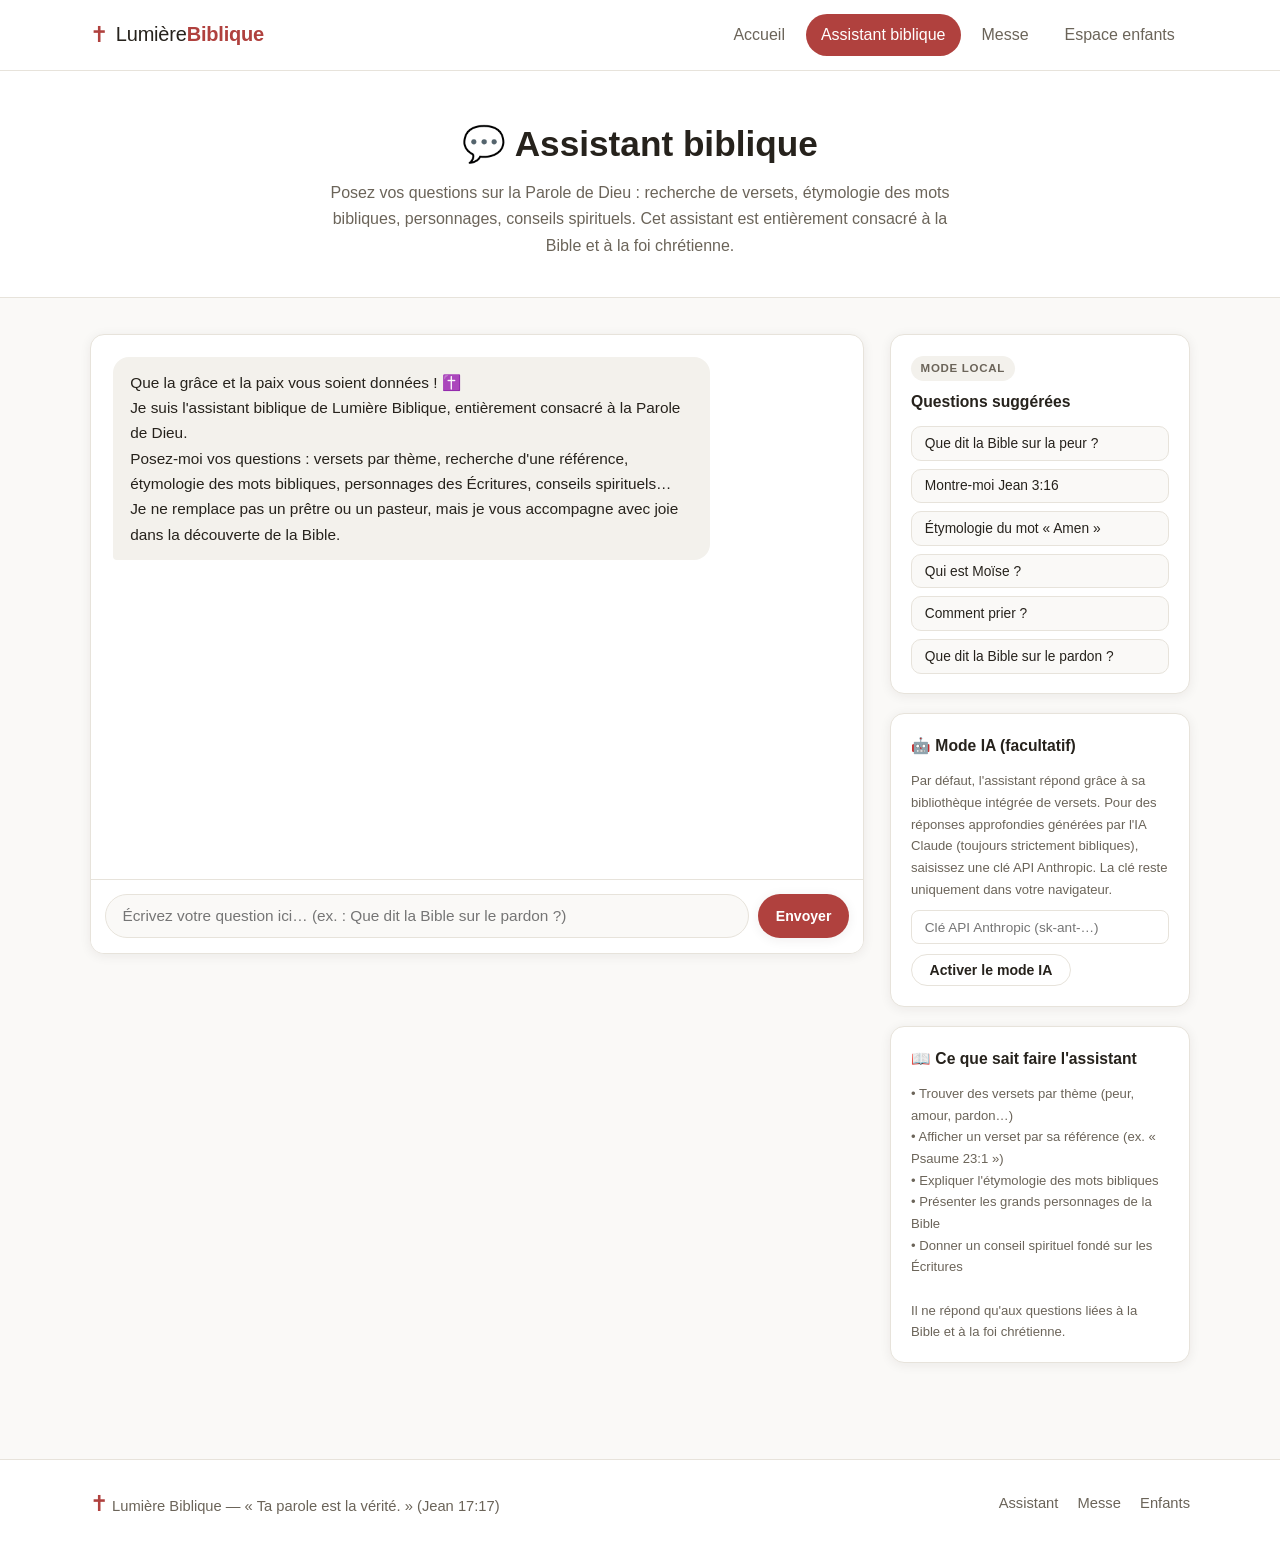
==== chatbot.html @ 9b70d874 "Site Lumière Biblique : assistant biblique, messe du dimanche, espace enfants et quiz - Accueil avec" ====
<!DOCTYPE html>
<html lang="fr">
<head>
  <meta charset="UTF-8">
  <meta name="viewport" content="width=device-width, initial-scale=1.0">
  <title>Assistant biblique — Lumière Biblique</title>
  <meta name="description" content="Posez toutes vos questions sur la Bible : versets, étymologie, personnages, conseils spirituels. Un assistant entièrement biblique.">
  <link rel="stylesheet" href="css/style.css">
  <link rel="icon" href="data:image/svg+xml,<svg xmlns='http://www.w3.org/2000/svg' viewBox='0 0 100 100'><text y='.9em' font-size='90'>✝️</text></svg>">
</head>
<body>

  <header class="site-header">
    <div class="container header-inner">
      <a href="index.html" class="logo">
        <span class="logo-mark">✝</span>
        <span class="logo-text">Lumière<strong>Biblique</strong></span>
      </a>
      <nav class="main-nav" id="mainNav">
        <a href="index.html" class="nav-link">Accueil</a>
        <a href="chatbot.html" class="nav-link active">Assistant biblique</a>
        <a href="messe.html" class="nav-link">Messe</a>
        <a href="enfants.html" class="nav-link">Espace enfants</a>
      </nav>
      <button class="nav-toggle" id="navToggle" aria-label="Menu">☰</button>
    </div>
  </header>

  <section class="page-head">
    <div class="container">
      <h1>💬 Assistant biblique</h1>
      <p>Posez vos questions sur la Parole de Dieu : recherche de versets, étymologie des mots bibliques, personnages, conseils spirituels. Cet assistant est entièrement consacré à la Bible et à la foi chrétienne.</p>
    </div>
  </section>

  <main class="container chat-layout">
    <div class="chat-box">
      <div class="chat-messages" id="chatMessages"></div>
      <form class="chat-input-row" id="chatForm">
        <input type="text" id="chatInput" placeholder="Écrivez votre question ici… (ex. : Que dit la Bible sur le pardon ?)" autocomplete="off" required>
        <button type="submit" class="btn btn-primary btn-small">Envoyer</button>
      </form>
    </div>

    <aside class="chat-side">
      <div class="side-card">
        <span class="mode-badge" id="modeBadge">Mode local</span>
        <h3>Questions suggérées</h3>
        <div class="suggestions">
          <button class="suggestion-btn" data-q="Que dit la Bible sur la peur ?">Que dit la Bible sur la peur ?</button>
          <button class="suggestion-btn" data-q="Montre-moi Jean 3:16">Montre-moi Jean 3:16</button>
          <button class="suggestion-btn" data-q="Quelle est l'étymologie du mot Amen ?">Étymologie du mot « Amen »</button>
          <button class="suggestion-btn" data-q="Qui est Moïse ?">Qui est Moïse ?</button>
          <button class="suggestion-btn" data-q="Comment prier ?">Comment prier ?</button>
          <button class="suggestion-btn" data-q="Que dit la Bible sur le pardon ?">Que dit la Bible sur le pardon ?</button>
        </div>
      </div>

      <div class="side-card">
        <h3>🤖 Mode IA (facultatif)</h3>
        <p class="side-note" style="margin-bottom:0.6rem;">
          Par défaut, l'assistant répond grâce à sa bibliothèque intégrée de versets. Pour des réponses
          approfondies générées par l'IA Claude (toujours strictement bibliques), saisissez une clé API Anthropic.
          La clé reste uniquement dans votre navigateur.
        </p>
        <input type="password" class="api-field" id="apiKeyInput" placeholder="Clé API Anthropic (sk-ant-…)">
        <button class="btn btn-secondary btn-small" id="apiKeySave">Activer le mode IA</button>
        <button class="btn btn-secondary btn-small" id="apiKeyClear" style="display:none;">Désactiver</button>
      </div>

      <div class="side-card">
        <h3>📖 Ce que sait faire l'assistant</h3>
        <p class="side-note">
          • Trouver des versets par thème (peur, amour, pardon…)<br>
          • Afficher un verset par sa référence (ex. « Psaume 23:1 »)<br>
          • Expliquer l'étymologie des mots bibliques<br>
          • Présenter les grands personnages de la Bible<br>
          • Donner un conseil spirituel fondé sur les Écritures<br><br>
          Il ne répond qu'aux questions liées à la Bible et à la foi chrétienne.
        </p>
      </div>
    </aside>
  </main>

  <footer class="site-footer">
    <div class="container footer-inner">
      <p><span class="logo-mark">✝</span> Lumière Biblique — « Ta parole est la vérité. » (Jean 17:17)</p>
      <nav class="footer-nav">
        <a href="chatbot.html">Assistant</a>
        <a href="messe.html">Messe</a>
        <a href="enfants.html">Enfants</a>
      </nav>
    </div>
  </footer>

  <script src="js/bible-data.js"></script>
  <script src="js/common.js"></script>
  <script src="js/chatbot.js"></script>
</body>
</html>
---- css/style.css ----
/* ==========================================================
   Lumière Biblique — feuille de style principale
   Interface blanche épurée, inspirée de bible.com
   ========================================================== */

:root {
  --blanc: #ffffff;
  --fond: #faf9f7;          /* blanc légèrement tiré */
  --fond-alt: #f3f1ec;
  --encre: #26221c;
  --encre-douce: #6b6459;
  --accent: #b0413e;        /* rouge bordeaux chaleureux */
  --accent-fonce: #8f312f;
  --or: #c9a227;
  --bordure: #e7e3db;
  --ombre: 0 2px 12px rgba(38, 34, 28, 0.07);
  --rayon: 14px;
  --police: -apple-system, BlinkMacSystemFont, "Segoe UI", Roboto, "Helvetica Neue", Arial, sans-serif;
  --police-serif: Georgia, "Times New Roman", serif;
}

* { margin: 0; padding: 0; box-sizing: border-box; }

html { scroll-behavior: smooth; }

body {
  font-family: var(--police);
  background: var(--fond);
  color: var(--encre);
  line-height: 1.65;
  -webkit-font-smoothing: antialiased;
}

img { max-width: 100%; }
a { color: inherit; text-decoration: none; }

.container {
  width: min(1100px, 92%);
  margin: 0 auto;
}

/* ---------- En-tête ---------- */

.site-header {
  background: var(--blanc);
  border-bottom: 1px solid var(--bordure);
  position: sticky;
  top: 0;
  z-index: 50;
}

.header-inner {
  display: flex;
  align-items: center;
  justify-content: space-between;
  gap: 1rem;
  padding: 0.85rem 0;
}

.logo {
  display: flex;
  align-items: center;
  gap: 0.5rem;
  font-size: 1.25rem;
  letter-spacing: -0.01em;
}

.logo-mark {
  color: var(--accent);
  font-size: 1.35rem;
}

.logo-text strong { color: var(--accent); font-weight: 700; }

.main-nav {
  display: flex;
  gap: 0.35rem;
}

.nav-link {
  padding: 0.5rem 0.95rem;
  border-radius: 999px;
  font-weight: 500;
  color: var(--encre-douce);
  transition: background 0.2s, color 0.2s;
}

.nav-link:hover { background: var(--fond-alt); color: var(--encre); }
.nav-link.active { background: var(--accent); color: #fff; }

.nav-toggle {
  display: none;
  background: none;
  border: 1px solid var(--bordure);
  border-radius: 8px;
  font-size: 1.3rem;
  padding: 0.25rem 0.6rem;
  cursor: pointer;
  color: var(--encre);
}

/* ---------- Héro ---------- */

.hero {
  background: linear-gradient(180deg, var(--blanc) 0%, var(--fond) 100%);
  border-bottom: 1px solid var(--bordure);
  text-align: center;
  padding: 4.5rem 0 4rem;
}

.hero-kicker {
  text-transform: uppercase;
  letter-spacing: 0.18em;
  font-size: 0.78rem;
  font-weight: 700;
  color: var(--accent);
  margin-bottom: 1.2rem;
}

.hero-verse {
  font-family: var(--police-serif);
  font-size: clamp(1.4rem, 3.2vw, 2.3rem);
  font-weight: 400;
  max-width: 820px;
  margin: 0 auto 0.9rem;
  line-height: 1.45;
}

.hero-ref {
  color: var(--encre-douce);
  font-weight: 600;
  margin-bottom: 2.2rem;
}

.hero-actions {
  display: flex;
  gap: 0.8rem;
  justify-content: center;
  flex-wrap: wrap;
}

/* ---------- Boutons ---------- */

.btn {
  display: inline-block;
  padding: 0.75rem 1.6rem;
  border-radius: 999px;
  font-weight: 600;
  font-size: 0.98rem;
  border: none;
  cursor: pointer;
  transition: transform 0.15s, box-shadow 0.15s, background 0.2s;
  font-family: var(--police);
}

.btn:hover { transform: translateY(-1px); }

.btn-primary { background: var(--accent); color: #fff; box-shadow: var(--ombre); }
.btn-primary:hover { background: var(--accent-fonce); }

.btn-secondary {
  background: var(--blanc);
  color: var(--encre);
  border: 1px solid var(--bordure);
}
.btn-secondary:hover { background: var(--fond-alt); }

.btn-small { padding: 0.45rem 1.1rem; font-size: 0.88rem; }

/* ---------- Sections ---------- */

.section { padding: 4rem 0; }
.section-alt { background: var(--blanc); border-top: 1px solid var(--bordure); border-bottom: 1px solid var(--bordure); }

.section-title {
  text-align: center;
  font-size: clamp(1.5rem, 2.8vw, 2rem);
  margin-bottom: 0.5rem;
  letter-spacing: -0.01em;
}

.section-subtitle {
  text-align: center;
  color: var(--encre-douce);
  max-width: 620px;
  margin: 0 auto 2.6rem;
}

/* ---------- Cartes ---------- */

.cards-grid {
  display: grid;
  grid-template-columns: repeat(auto-fit, minmax(280px, 1fr));
  gap: 1.4rem;
  margin-top: 2.4rem;
}

.card {
  background: var(--blanc);
  border: 1px solid var(--bordure);
  border-radius: var(--rayon);
  padding: 1.8rem 1.6rem;
  box-shadow: var(--ombre);
  transition: transform 0.18s, box-shadow 0.18s;
  display: flex;
  flex-direction: column;
  gap: 0.7rem;
}

.card:hover {
  transform: translateY(-4px);
  box-shadow: 0 8px 24px rgba(38, 34, 28, 0.12);
}

.card-icon { font-size: 2.1rem; }
.card h3 { font-size: 1.15rem; }
.card p { color: var(--encre-douce); font-size: 0.95rem; flex: 1; }
.card-link { color: var(--accent); font-weight: 600; font-size: 0.93rem; }

/* ---------- Bandeau citation ---------- */

.banner {
  background: var(--accent);
  color: #fff;
  text-align: center;
  padding: 3rem 0;
}

.banner-verse {
  font-family: var(--police-serif);
  font-size: clamp(1.2rem, 2.6vw, 1.7rem);
  margin-bottom: 0.4rem;
}

.banner-ref { opacity: 0.85; font-weight: 600; }

/* ---------- Étapes ---------- */

.steps-grid {
  display: grid;
  grid-template-columns: repeat(auto-fit, minmax(240px, 1fr));
  gap: 1.6rem;
  margin-top: 2.2rem;
}

.step { text-align: center; padding: 0 0.5rem; }

.step-num {
  width: 46px;
  height: 46px;
  margin: 0 auto 0.9rem;
  border-radius: 50%;
  background: var(--fond-alt);
  color: var(--accent);
  font-weight: 700;
  font-size: 1.15rem;
  display: flex;
  align-items: center;
  justify-content: center;
}

.step h3 { font-size: 1.02rem; margin-bottom: 0.4rem; }
.step p { color: var(--encre-douce); font-size: 0.92rem; }

/* ---------- Pied de page ---------- */

.site-footer {
  background: var(--blanc);
  border-top: 1px solid var(--bordure);
  padding: 1.6rem 0;
  margin-top: 3rem;
}

.footer-inner {
  display: flex;
  align-items: center;
  justify-content: space-between;
  gap: 1rem;
  flex-wrap: wrap;
  color: var(--encre-douce);
  font-size: 0.92rem;
}

.footer-nav { display: flex; gap: 1.2rem; }
.footer-nav a:hover { color: var(--accent); }

/* ---------- En-tête de page interne ---------- */

.page-head {
  background: var(--blanc);
  border-bottom: 1px solid var(--bordure);
  text-align: center;
  padding: 2.8rem 0 2.4rem;
}

.page-head h1 { font-size: clamp(1.6rem, 3vw, 2.2rem); margin-bottom: 0.4rem; }
.page-head p { color: var(--encre-douce); max-width: 640px; margin: 0 auto; }

/* ==========================================================
   Chatbot
   ========================================================== */

.chat-layout {
  display: grid;
  grid-template-columns: 1fr 300px;
  gap: 1.6rem;
  padding: 2.2rem 0 3rem;
  align-items: start;
}

.chat-box {
  background: var(--blanc);
  border: 1px solid var(--bordure);
  border-radius: var(--rayon);
  box-shadow: var(--ombre);
  display: flex;
  flex-direction: column;
  height: 620px;
  overflow: hidden;
}

.chat-messages {
  flex: 1;
  overflow-y: auto;
  padding: 1.4rem;
  display: flex;
  flex-direction: column;
  gap: 0.9rem;
}

.msg {
  max-width: 82%;
  padding: 0.8rem 1.05rem;
  border-radius: 16px;
  font-size: 0.96rem;
  white-space: pre-wrap;
  word-wrap: break-word;
}

.msg-bot {
  background: var(--fond-alt);
  border-bottom-left-radius: 4px;
  align-self: flex-start;
}

.msg-user {
  background: var(--accent);
  color: #fff;
  border-bottom-right-radius: 4px;
  align-self: flex-end;
}

.msg-bot .verse-quote {
  display: block;
  font-family: var(--police-serif);
  font-style: italic;
  border-left: 3px solid var(--or);
  padding-left: 0.7rem;
  margin: 0.5rem 0;
}

.msg-typing { color: var(--encre-douce); font-style: italic; }

.chat-input-row {
  display: flex;
  gap: 0.6rem;
  padding: 0.9rem;
  border-top: 1px solid var(--bordure);
  background: var(--blanc);
}

.chat-input-row input {
  flex: 1;
  padding: 0.75rem 1rem;
  border: 1px solid var(--bordure);
  border-radius: 999px;
  font-size: 0.96rem;
  font-family: var(--police);
  outline: none;
  background: var(--fond);
}

.chat-input-row input:focus { border-color: var(--accent); background: var(--blanc); }

.chat-side {
  display: flex;
  flex-direction: column;
  gap: 1.2rem;
}

.side-card {
  background: var(--blanc);
  border: 1px solid var(--bordure);
  border-radius: var(--rayon);
  padding: 1.2rem 1.25rem;
  box-shadow: var(--ombre);
}

.side-card h3 { font-size: 0.98rem; margin-bottom: 0.7rem; }

.suggestions { display: flex; flex-direction: column; gap: 0.5rem; }

.suggestion-btn {
  text-align: left;
  background: var(--fond);
  border: 1px solid var(--bordure);
  border-radius: 10px;
  padding: 0.55rem 0.8rem;
  font-size: 0.86rem;
  cursor: pointer;
  font-family: var(--police);
  color: var(--encre);
  transition: background 0.15s, border-color 0.15s;
}

.suggestion-btn:hover { background: var(--fond-alt); border-color: var(--accent); }

.side-note { font-size: 0.82rem; color: var(--encre-douce); }
.side-note a { color: var(--accent); font-weight: 600; }

.api-field {
  width: 100%;
  padding: 0.55rem 0.8rem;
  border: 1px solid var(--bordure);
  border-radius: 8px;
  font-size: 0.85rem;
  margin-bottom: 0.6rem;
  font-family: var(--police);
}

.mode-badge {
  display: inline-block;
  font-size: 0.72rem;
  font-weight: 700;
  text-transform: uppercase;
  letter-spacing: 0.06em;
  padding: 0.2rem 0.6rem;
  border-radius: 999px;
  background: var(--fond-alt);
  color: var(--encre-douce);
  margin-bottom: 0.5rem;
}

.mode-badge.ia { background: #e8f4ea; color: #2f7a3d; }

/* ==========================================================
   Messe
   ========================================================== */

.messe-wrap { padding: 2.2rem 0 3rem; }

.messe-controls {
  display: flex;
  align-items: center;
  justify-content: center;
  gap: 0.9rem;
  flex-wrap: wrap;
  margin-bottom: 2rem;
}

.messe-controls input[type="date"] {
  padding: 0.6rem 0.9rem;
  border: 1px solid var(--bordure);
  border-radius: 10px;
  font-family: var(--police);
  font-size: 0.95rem;
  background: var(--blanc);
}

.messe-date-title {
  text-align: center;
  font-size: 1.25rem;
  margin-bottom: 0.3rem;
}

.messe-liturgie {
  text-align: center;
  color: var(--accent);
  font-weight: 600;
  margin-bottom: 2rem;
}

.lectures { display: flex; flex-direction: column; gap: 1.4rem; max-width: 820px; margin: 0 auto; }

.lecture-card {
  background: var(--blanc);
  border: 1px solid var(--bordure);
  border-radius: var(--rayon);
  box-shadow: var(--ombre);
  overflow: hidden;
}

.lecture-head {
  display: flex;
  align-items: center;
  justify-content: space-between;
  gap: 1rem;
  padding: 1rem 1.4rem;
  background: var(--fond);
  border-bottom: 1px solid var(--bordure);
  cursor: pointer;
}

.lecture-head h3 { font-size: 1.02rem; }
.lecture-head .lecture-ref { color: var(--encre-douce); font-size: 0.88rem; font-weight: 600; }

.lecture-body {
  padding: 1.3rem 1.5rem;
  font-family: var(--police-serif);
  font-size: 1.02rem;
  line-height: 1.8;
}

.lecture-body p { margin-bottom: 0.8rem; }

.messe-status {
  text-align: center;
  color: var(--encre-douce);
  padding: 2rem 1rem;
}

.messe-status a { color: var(--accent); font-weight: 600; }

/* ==========================================================
   Espace enfants & quiz
   ========================================================== */

.enfants-hero {
  background: linear-gradient(135deg, #fdf6e3 0%, #fceee5 100%);
  border-bottom: 1px solid var(--bordure);
  text-align: center;
  padding: 3rem 0 2.6rem;
}

.enfants-hero h1 { font-size: clamp(1.6rem, 3vw, 2.2rem); margin-bottom: 0.4rem; }
.enfants-hero p { color: var(--encre-douce); max-width: 620px; margin: 0 auto; }

.histoires-grid {
  display: grid;
  grid-template-columns: repeat(auto-fit, minmax(260px, 1fr));
  gap: 1.3rem;
  margin-top: 2rem;
}

.histoire-card {
  background: var(--blanc);
  border: 1px solid var(--bordure);
  border-radius: var(--rayon);
  padding: 1.5rem;
  box-shadow: var(--ombre);
}

.histoire-card .card-icon { font-size: 1.9rem; margin-bottom: 0.5rem; }
.histoire-card h3 { font-size: 1.05rem; margin-bottom: 0.5rem; }
.histoire-card p { color: var(--encre-douce); font-size: 0.92rem; margin-bottom: 0.6rem; }
.histoire-card .verse-quote {
  font-family: var(--police-serif);
  font-style: italic;
  font-size: 0.88rem;
  border-left: 3px solid var(--or);
  padding-left: 0.7rem;
  display: block;
  color: var(--encre);
}

/* Quiz */

.quiz-zone { max-width: 720px; margin: 0 auto; }

.niveaux-grid {
  display: grid;
  grid-template-columns: repeat(auto-fit, minmax(200px, 1fr));
  gap: 1.2rem;
  margin-top: 2rem;
}

.niveau-card {
  background: var(--blanc);
  border: 2px solid var(--bordure);
  border-radius: var(--rayon);
  padding: 1.6rem 1.3rem;
  text-align: center;
  cursor: pointer;
  transition: transform 0.15s, border-color 0.15s, box-shadow 0.15s;
  font-family: var(--police);
}

.niveau-card:hover { transform: translateY(-3px); border-color: var(--accent); box-shadow: var(--ombre); }

.niveau-card .niveau-icon { font-size: 2rem; margin-bottom: 0.5rem; }
.niveau-card h3 { font-size: 1.1rem; margin-bottom: 0.3rem; }
.niveau-card p { color: var(--encre-douce); font-size: 0.88rem; }

.quiz-card {
  background: var(--blanc);
  border: 1px solid var(--bordure);
  border-radius: var(--rayon);
  box-shadow: var(--ombre);
  padding: 2rem;
  margin-top: 2rem;
}

.quiz-progress {
  display: flex;
  justify-content: space-between;
  align-items: center;
  font-size: 0.88rem;
  color: var(--encre-douce);
  font-weight: 600;
  margin-bottom: 1rem;
}

.quiz-bar {
  height: 8px;
  background: var(--fond-alt);
  border-radius: 999px;
  overflow: hidden;
  margin-bottom: 1.6rem;
}

.quiz-bar-fill {
  height: 100%;
  background: var(--accent);
  border-radius: 999px;
  transition: width 0.3s;
}

.quiz-question { font-size: 1.2rem; margin-bottom: 1.4rem; }

.quiz-answers { display: flex; flex-direction: column; gap: 0.7rem; }

.answer-btn {
  text-align: left;
  padding: 0.85rem 1.1rem;
  background: var(--fond);
  border: 2px solid var(--bordure);
  border-radius: 12px;
  font-size: 0.98rem;
  cursor: pointer;
  font-family: var(--police);
  color: var(--encre);
  transition: border-color 0.15s, background 0.15s;
}

.answer-btn:hover:not(:disabled) { border-color: var(--accent); background: var(--blanc); }
.answer-btn.correct { border-color: #2f7a3d; background: #e8f4ea; }
.answer-btn.wrong { border-color: #b0413e; background: #faeaea; }
.answer-btn:disabled { cursor: default; }

.quiz-feedback {
  margin-top: 1.2rem;
  padding: 0.9rem 1.1rem;
  border-radius: 12px;
  font-size: 0.93rem;
  display: none;
}

.quiz-feedback.show { display: block; }
.quiz-feedback.ok { background: #e8f4ea; color: #205c2b; }
.quiz-feedback.ko { background: #faeaea; color: #7c2b28; }

.quiz-next { margin-top: 1.3rem; text-align: right; }

.quiz-result { text-align: center; padding: 1rem 0; }
.quiz-result .result-emoji { font-size: 3.2rem; margin-bottom: 0.6rem; }
.quiz-result h3 { font-size: 1.4rem; margin-bottom: 0.5rem; }
.quiz-result p { color: var(--encre-douce); margin-bottom: 1.4rem; }
.quiz-result .verse-quote {
  font-family: var(--police-serif);
  font-style: italic;
  display: block;
  margin: 0 auto 1.4rem;
  max-width: 480px;
}

/* ---------- Responsive ---------- */

@media (max-width: 860px) {
  .chat-layout { grid-template-columns: 1fr; }
  .chat-box { height: 540px; }
}

@media (max-width: 720px) {
  .nav-toggle { display: block; }
  .main-nav {
    display: none;
    position: absolute;
    top: 100%;
    left: 0;
    right: 0;
    background: var(--blanc);
    border-bottom: 1px solid var(--bordure);
    flex-direction: column;
    padding: 0.8rem 4%;
    gap: 0.3rem;
  }
  .main-nav.open { display: flex; }
  .header-inner { position: relative; }
  .hero { padding: 3rem 0 2.6rem; }
}
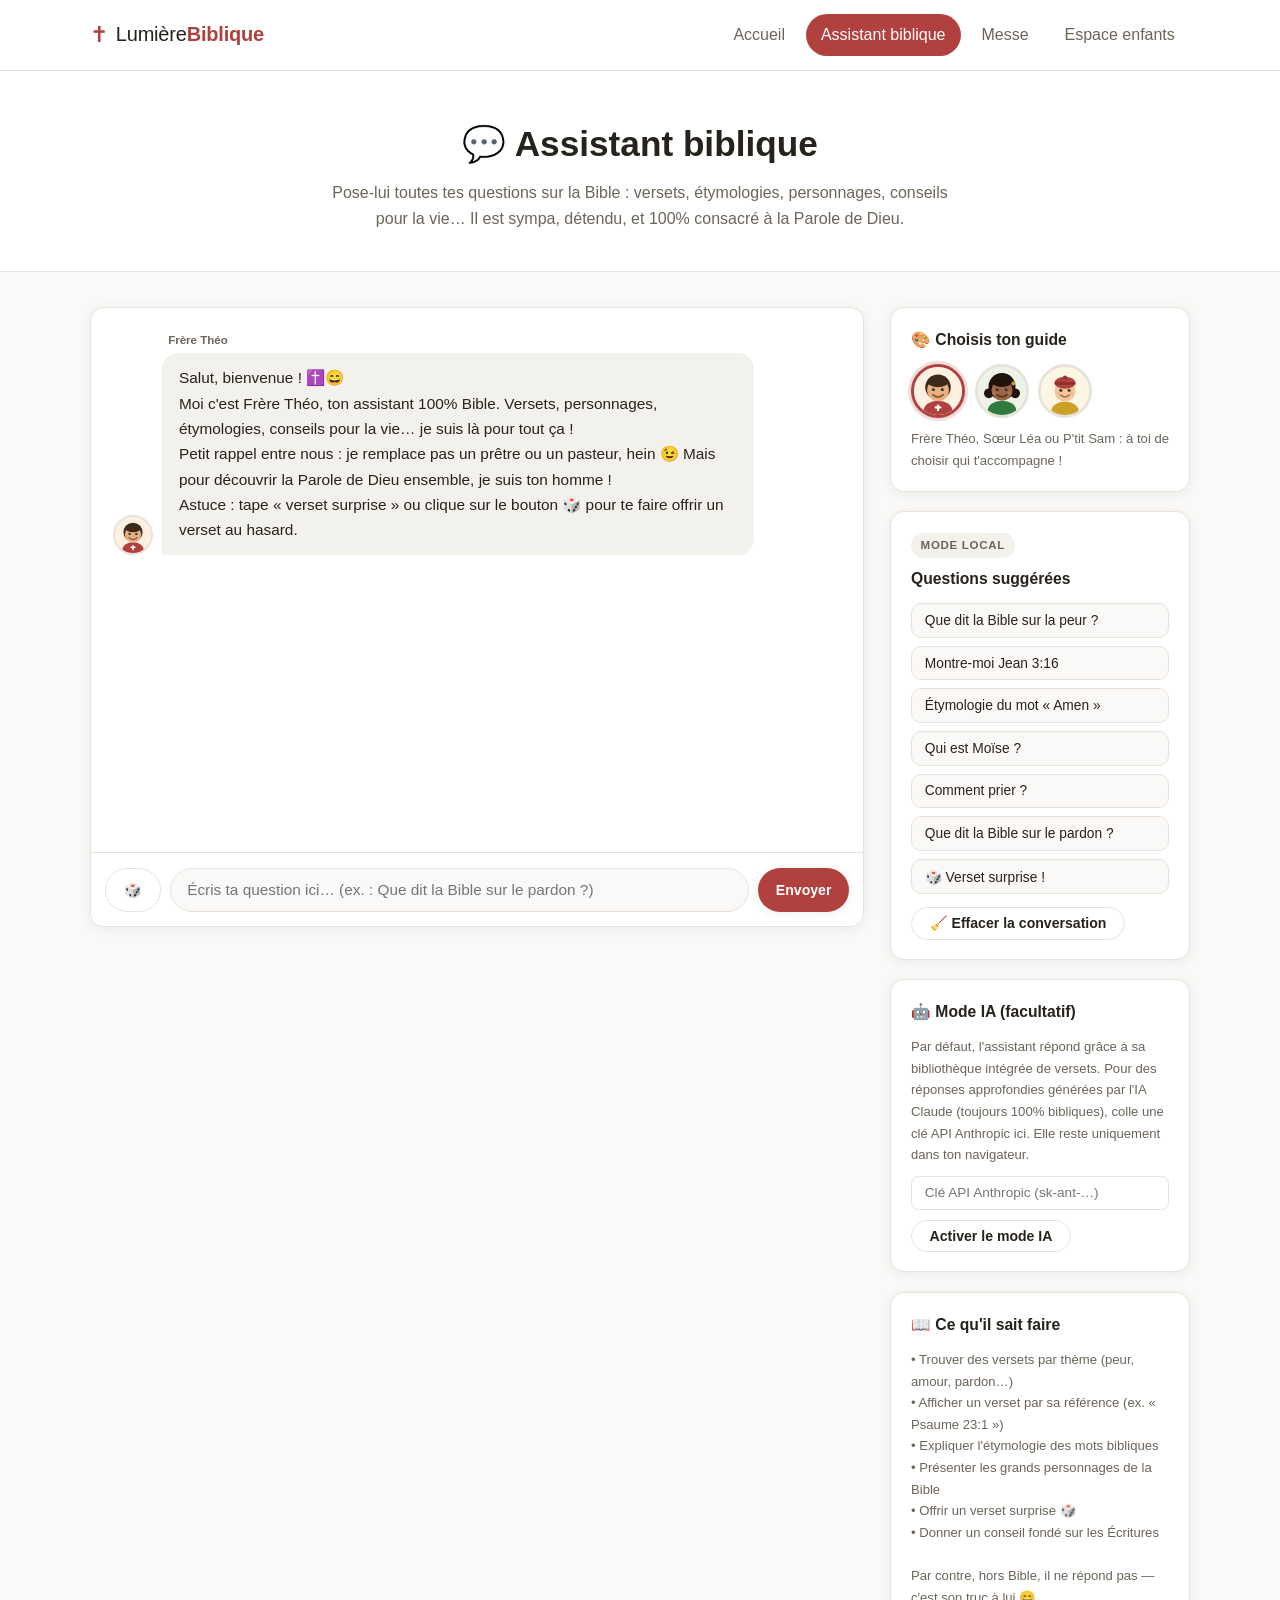
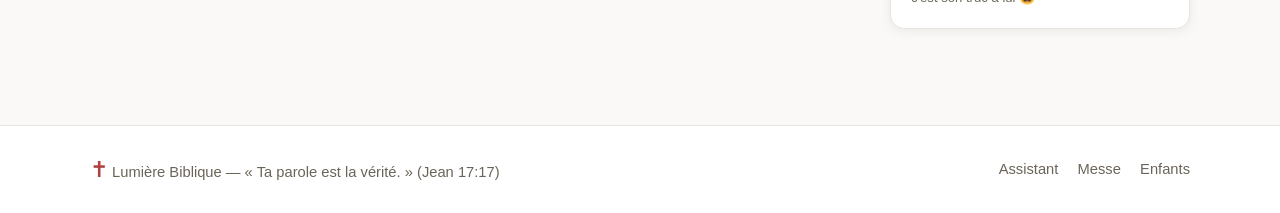
==== commit 4cb7ad4e: "Assistant plus chaleureux, avatars cartoon et nouvelles fonctionnalités - Ton décontracté et amical " ====
--- a/chatbot.html
+++ b/chatbot.html
@@ -29,7 +29,7 @@
   <section class="page-head">
     <div class="container">
       <h1>💬 Assistant biblique</h1>
-      <p>Posez vos questions sur la Parole de Dieu : recherche de versets, étymologie des mots bibliques, personnages, conseils spirituels. Cet assistant est entièrement consacré à la Bible et à la foi chrétienne.</p>
+      <p>Pose-lui toutes tes questions sur la Bible : versets, étymologies, personnages, conseils pour la vie… Il est sympa, détendu, et 100% consacré à la Parole de Dieu.</p>
     </div>
   </section>
 
@@ -37,12 +37,23 @@
     <div class="chat-box">
       <div class="chat-messages" id="chatMessages"></div>
       <form class="chat-input-row" id="chatForm">
-        <input type="text" id="chatInput" placeholder="Écrivez votre question ici… (ex. : Que dit la Bible sur le pardon ?)" autocomplete="off" required>
+        <button type="button" class="btn btn-secondary btn-small" id="btnSurprise" title="Verset surprise">🎲</button>
+        <input type="text" id="chatInput" placeholder="Écris ta question ici… (ex. : Que dit la Bible sur le pardon ?)" autocomplete="off" required>
         <button type="submit" class="btn btn-primary btn-small">Envoyer</button>
       </form>
     </div>
 
     <aside class="chat-side">
+      <div class="side-card">
+        <h3>🎨 Choisis ton guide</h3>
+        <div class="avatar-choices">
+          <button class="avatar-choice" data-avatar="homme" title="Frère Théo"></button>
+          <button class="avatar-choice" data-avatar="femme" title="Sœur Léa"></button>
+          <button class="avatar-choice" data-avatar="enfant" title="P'tit Sam"></button>
+        </div>
+        <p class="side-note">Frère Théo, Sœur Léa ou P'tit Sam : à toi de choisir qui t'accompagne !</p>
+      </div>
+
       <div class="side-card">
         <span class="mode-badge" id="modeBadge">Mode local</span>
         <h3>Questions suggérées</h3>
@@ -53,15 +64,17 @@
           <button class="suggestion-btn" data-q="Qui est Moïse ?">Qui est Moïse ?</button>
           <button class="suggestion-btn" data-q="Comment prier ?">Comment prier ?</button>
           <button class="suggestion-btn" data-q="Que dit la Bible sur le pardon ?">Que dit la Bible sur le pardon ?</button>
+          <button class="suggestion-btn" data-q="Verset surprise !">🎲 Verset surprise !</button>
         </div>
+        <button class="btn btn-secondary btn-small" id="btnEffacer" style="margin-top:0.8rem;">🧹 Effacer la conversation</button>
       </div>
 
       <div class="side-card">
         <h3>🤖 Mode IA (facultatif)</h3>
         <p class="side-note" style="margin-bottom:0.6rem;">
           Par défaut, l'assistant répond grâce à sa bibliothèque intégrée de versets. Pour des réponses
-          approfondies générées par l'IA Claude (toujours strictement bibliques), saisissez une clé API Anthropic.
-          La clé reste uniquement dans votre navigateur.
+          approfondies générées par l'IA Claude (toujours 100% bibliques), colle une clé API Anthropic ici.
+          Elle reste uniquement dans ton navigateur.
         </p>
         <input type="password" class="api-field" id="apiKeyInput" placeholder="Clé API Anthropic (sk-ant-…)">
         <button class="btn btn-secondary btn-small" id="apiKeySave">Activer le mode IA</button>
@@ -69,14 +82,15 @@
       </div>
 
       <div class="side-card">
-        <h3>📖 Ce que sait faire l'assistant</h3>
+        <h3>📖 Ce qu'il sait faire</h3>
         <p class="side-note">
           • Trouver des versets par thème (peur, amour, pardon…)<br>
           • Afficher un verset par sa référence (ex. « Psaume 23:1 »)<br>
           • Expliquer l'étymologie des mots bibliques<br>
           • Présenter les grands personnages de la Bible<br>
-          • Donner un conseil spirituel fondé sur les Écritures<br><br>
-          Il ne répond qu'aux questions liées à la Bible et à la foi chrétienne.
+          • Offrir un verset surprise 🎲<br>
+          • Donner un conseil fondé sur les Écritures<br><br>
+          Par contre, hors Bible, il ne répond pas — c'est son truc à lui 😄
         </p>
       </div>
     </aside>
--- a/css/style.css
+++ b/css/style.css
@@ -361,6 +361,57 @@
 
 .msg-typing { color: var(--encre-douce); font-style: italic; }
 
+/* Avatar cartoon à côté des bulles du bot */
+.msg-row {
+  display: flex;
+  align-items: flex-end;
+  gap: 0.55rem;
+  align-self: flex-start;
+  max-width: 88%;
+}
+
+.msg-avatar {
+  flex: none;
+  width: 40px;
+  height: 40px;
+  border-radius: 50%;
+  overflow: hidden;
+  border: 2px solid var(--bordure);
+  background: var(--fond-alt);
+}
+
+.msg-avatar svg { display: block; width: 100%; height: 100%; }
+
+.msg-col { display: flex; flex-direction: column; min-width: 0; }
+
+.msg-nom {
+  font-size: 0.72rem;
+  font-weight: 700;
+  color: var(--encre-douce);
+  margin: 0 0 3px 6px;
+}
+
+.msg-row .msg { max-width: 100%; }
+
+/* Sélecteur d'avatar */
+.avatar-choices { display: flex; gap: 0.6rem; margin-bottom: 0.6rem; }
+
+.avatar-choice {
+  width: 54px;
+  height: 54px;
+  border-radius: 50%;
+  border: 3px solid var(--bordure);
+  background: var(--fond);
+  padding: 0;
+  cursor: pointer;
+  overflow: hidden;
+  transition: transform 0.15s, border-color 0.15s;
+}
+
+.avatar-choice svg { display: block; width: 100%; height: 100%; }
+.avatar-choice:hover { transform: scale(1.08); }
+.avatar-choice.selected { border-color: var(--accent); box-shadow: 0 0 0 3px rgba(176, 65, 62, 0.18); }
+
 .chat-input-row {
   display: flex;
   gap: 0.6rem;
@@ -672,6 +723,82 @@
   margin: 0 auto 1.4rem;
   max-width: 480px;
 }
+
+/* ---------- Prière du jour (accueil) ---------- */
+
+.priere-card {
+  max-width: 680px;
+  margin: 0 auto;
+  background: var(--blanc);
+  border: 1px solid var(--bordure);
+  border-radius: var(--rayon);
+  box-shadow: var(--ombre);
+  padding: 2rem 2.2rem;
+  text-align: center;
+}
+
+.priere-card h3 { font-size: 1.15rem; margin-bottom: 0.9rem; color: var(--accent); }
+.priere-card p.priere-texte { font-family: var(--police-serif); font-size: 1.05rem; line-height: 1.8; margin-bottom: 0.8rem; }
+.priere-card .priere-source { color: var(--encre-douce); font-size: 0.85rem; font-weight: 600; }
+
+/* ---------- Jeu memory (enfants) ---------- */
+
+.memory-zone { max-width: 560px; margin: 0 auto; text-align: center; }
+
+.memory-stats {
+  display: flex;
+  justify-content: center;
+  gap: 1.6rem;
+  font-weight: 600;
+  color: var(--encre-douce);
+  margin-bottom: 1.2rem;
+}
+
+.memory-grid {
+  display: grid;
+  grid-template-columns: repeat(4, 1fr);
+  gap: 0.7rem;
+}
+
+.memory-card {
+  aspect-ratio: 1;
+  border-radius: 12px;
+  border: 2px solid var(--bordure);
+  background: var(--accent);
+  font-size: 1.9rem;
+  cursor: pointer;
+  color: transparent;
+  transition: background 0.2s, transform 0.15s;
+  display: flex;
+  align-items: center;
+  justify-content: center;
+  font-family: var(--police);
+}
+
+.memory-card::before { content: "✝"; color: rgba(255,255,255,0.55); font-size: 1.3rem; position: absolute; }
+.memory-card { position: relative; }
+.memory-card:hover:not(:disabled) { transform: scale(1.04); }
+.memory-card.retournee, .memory-card.trouvee {
+  background: var(--blanc);
+  color: inherit;
+}
+.memory-card.retournee::before, .memory-card.trouvee::before { content: ""; }
+.memory-card.trouvee { border-color: #2f7a3d; background: #e8f4ea; cursor: default; }
+.memory-card:disabled { cursor: default; }
+
+.memory-bravo {
+  margin-top: 1.2rem;
+  padding: 1rem;
+  border-radius: 12px;
+  background: #e8f4ea;
+  color: #205c2b;
+  font-weight: 600;
+  display: none;
+}
+.memory-bravo.show { display: block; }
+
+/* Records du quiz */
+.niveau-record { display: block; margin-top: 0.4rem; font-size: 0.78rem; font-weight: 700; color: var(--or); }
 
 /* ---------- Responsive ---------- */
 
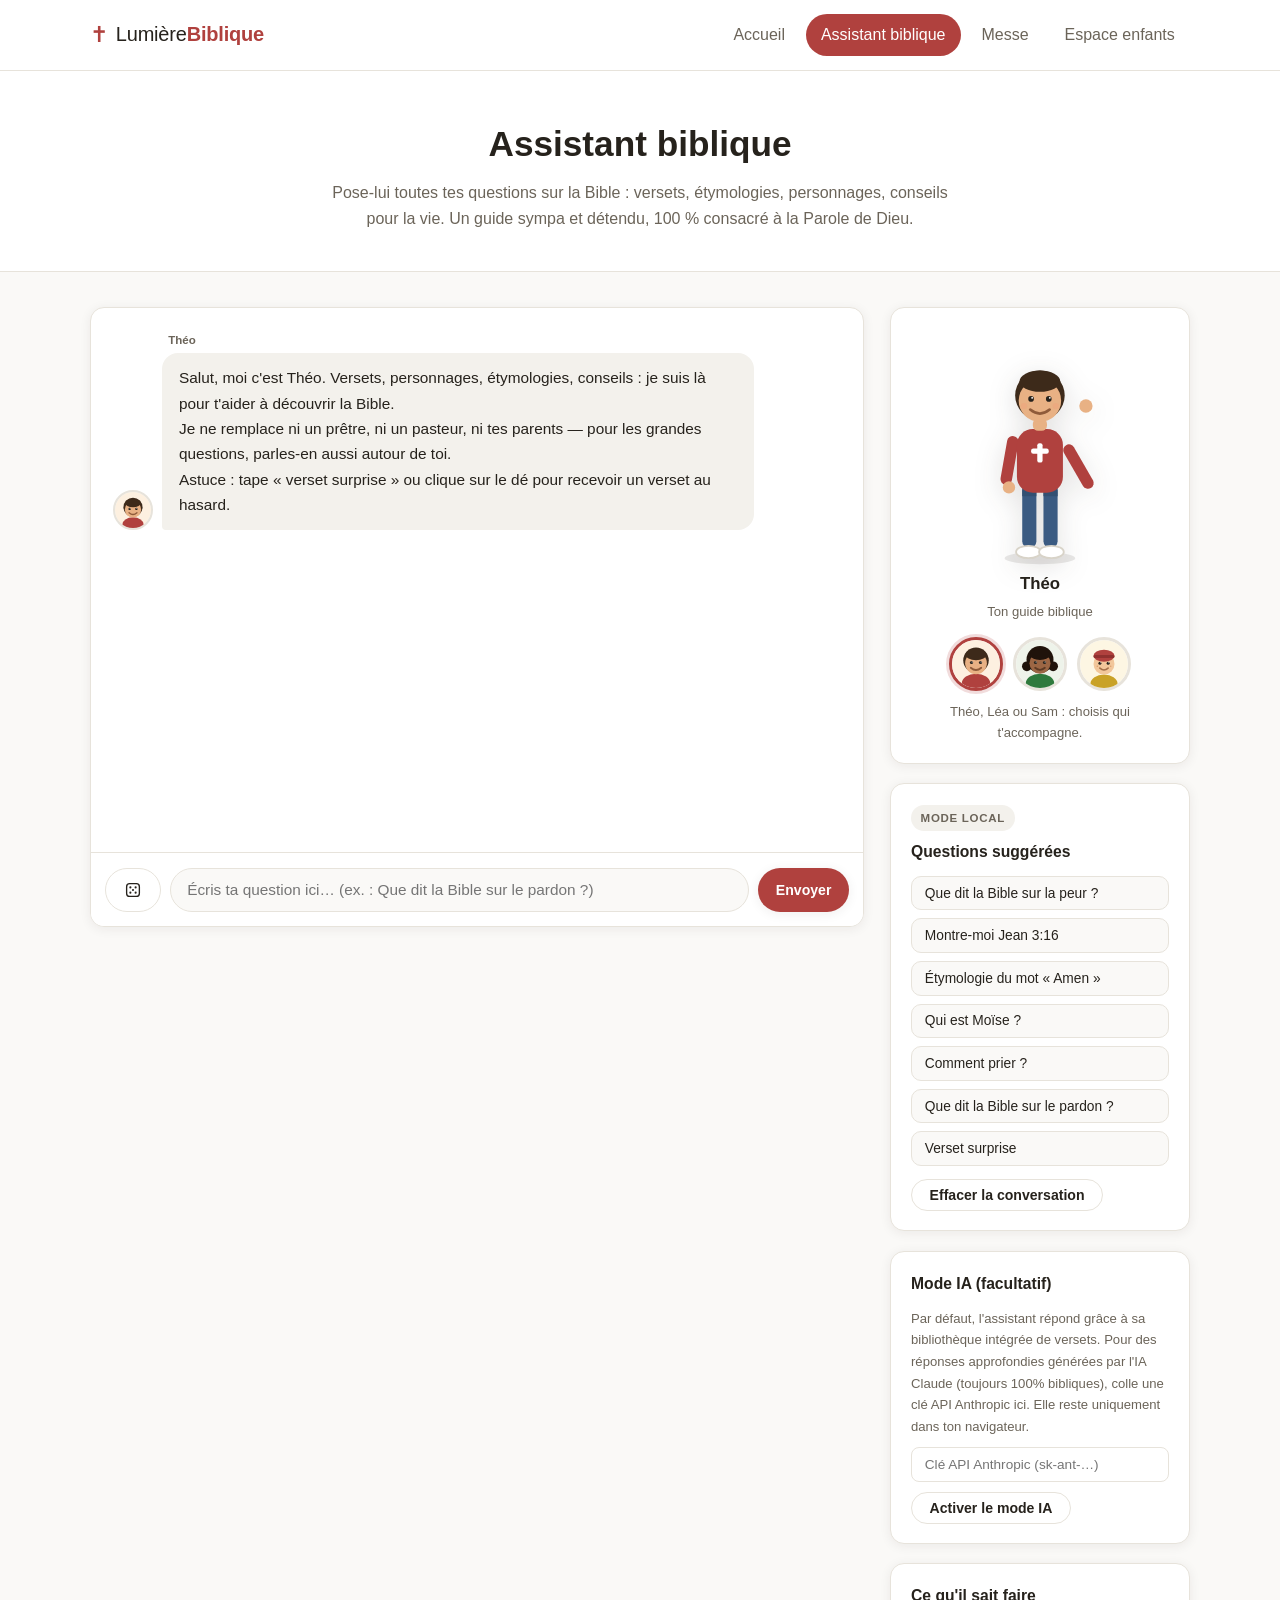
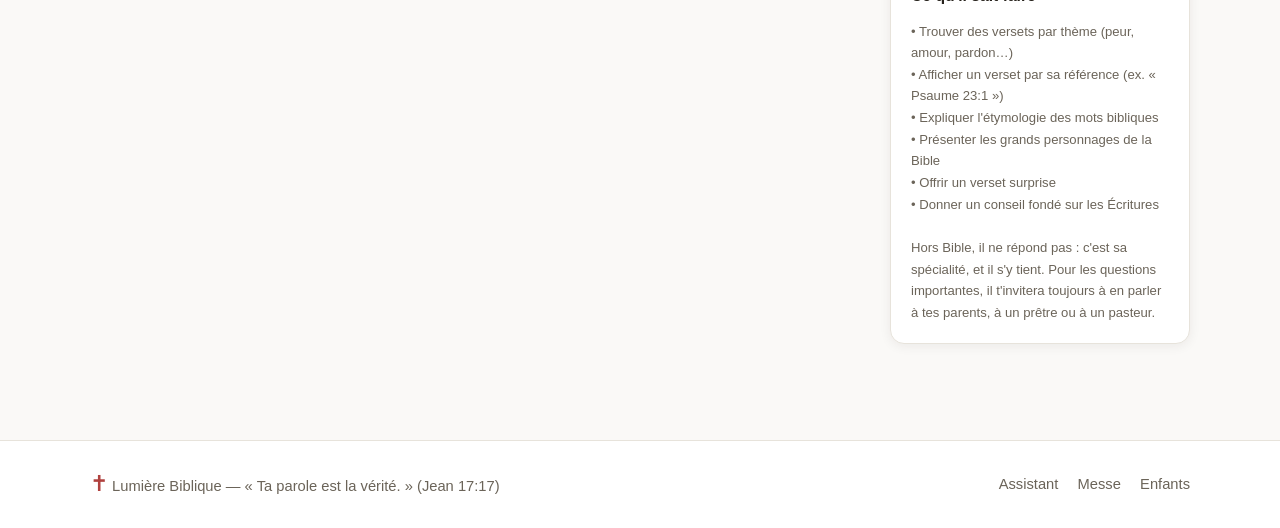
==== commit 0bddb7fc: "Interface plus professionnelle, guides en pied, lectures de messe intégrées - Guides dessinés en pie" ====
--- a/chatbot.html
+++ b/chatbot.html
@@ -28,8 +28,8 @@
 
   <section class="page-head">
     <div class="container">
-      <h1>💬 Assistant biblique</h1>
-      <p>Pose-lui toutes tes questions sur la Bible : versets, étymologies, personnages, conseils pour la vie… Il est sympa, détendu, et 100% consacré à la Parole de Dieu.</p>
+      <h1>Assistant biblique</h1>
+      <p>Pose-lui toutes tes questions sur la Bible : versets, étymologies, personnages, conseils pour la vie. Un guide sympa et détendu, 100 % consacré à la Parole de Dieu.</p>
     </div>
   </section>
 
@@ -37,7 +37,9 @@
     <div class="chat-box">
       <div class="chat-messages" id="chatMessages"></div>
       <form class="chat-input-row" id="chatForm">
-        <button type="button" class="btn btn-secondary btn-small" id="btnSurprise" title="Verset surprise">🎲</button>
+        <button type="button" class="btn btn-secondary btn-small" id="btnSurprise" title="Verset surprise" aria-label="Verset surprise">
+          <svg viewBox="0 0 24 24" width="18" height="18" fill="none" stroke="currentColor" stroke-width="1.8" stroke-linecap="round" stroke-linejoin="round" style="vertical-align:-3px;"><rect x="3.5" y="3.5" width="17" height="17" rx="4"/><circle cx="8.5" cy="8.5" r="1.4" fill="currentColor" stroke="none"/><circle cx="15.5" cy="8.5" r="1.4" fill="currentColor" stroke="none"/><circle cx="12" cy="12" r="1.4" fill="currentColor" stroke="none"/><circle cx="8.5" cy="15.5" r="1.4" fill="currentColor" stroke="none"/><circle cx="15.5" cy="15.5" r="1.4" fill="currentColor" stroke="none"/></svg>
+        </button>
         <input type="text" id="chatInput" placeholder="Écris ta question ici… (ex. : Que dit la Bible sur le pardon ?)" autocomplete="off" required>
         <button type="submit" class="btn btn-primary btn-small">Envoyer</button>
       </form>
@@ -45,13 +47,15 @@
 
     <aside class="chat-side">
       <div class="side-card">
-        <h3>🎨 Choisis ton guide</h3>
+        <div class="guide-figure" id="guideFigure"></div>
+        <p class="guide-nom" id="guideNom"></p>
+        <p class="guide-role" id="guideRole"></p>
         <div class="avatar-choices">
-          <button class="avatar-choice" data-avatar="homme" title="Frère Théo"></button>
-          <button class="avatar-choice" data-avatar="femme" title="Sœur Léa"></button>
-          <button class="avatar-choice" data-avatar="enfant" title="P'tit Sam"></button>
+          <button class="avatar-choice" data-avatar="homme" title="Théo"></button>
+          <button class="avatar-choice" data-avatar="femme" title="Léa"></button>
+          <button class="avatar-choice" data-avatar="enfant" title="Sam"></button>
         </div>
-        <p class="side-note">Frère Théo, Sœur Léa ou P'tit Sam : à toi de choisir qui t'accompagne !</p>
+        <p class="side-note" style="text-align:center;">Théo, Léa ou Sam : choisis qui t'accompagne.</p>
       </div>
 
       <div class="side-card">
@@ -64,13 +68,13 @@
           <button class="suggestion-btn" data-q="Qui est Moïse ?">Qui est Moïse ?</button>
           <button class="suggestion-btn" data-q="Comment prier ?">Comment prier ?</button>
           <button class="suggestion-btn" data-q="Que dit la Bible sur le pardon ?">Que dit la Bible sur le pardon ?</button>
-          <button class="suggestion-btn" data-q="Verset surprise !">🎲 Verset surprise !</button>
+          <button class="suggestion-btn" data-q="Verset surprise !">Verset surprise</button>
         </div>
-        <button class="btn btn-secondary btn-small" id="btnEffacer" style="margin-top:0.8rem;">🧹 Effacer la conversation</button>
+        <button class="btn btn-secondary btn-small" id="btnEffacer" style="margin-top:0.8rem;">Effacer la conversation</button>
       </div>
 
       <div class="side-card">
-        <h3>🤖 Mode IA (facultatif)</h3>
+        <h3>Mode IA (facultatif)</h3>
         <p class="side-note" style="margin-bottom:0.6rem;">
           Par défaut, l'assistant répond grâce à sa bibliothèque intégrée de versets. Pour des réponses
           approfondies générées par l'IA Claude (toujours 100% bibliques), colle une clé API Anthropic ici.
@@ -82,15 +86,17 @@
       </div>
 
       <div class="side-card">
-        <h3>📖 Ce qu'il sait faire</h3>
+        <h3>Ce qu'il sait faire</h3>
         <p class="side-note">
           • Trouver des versets par thème (peur, amour, pardon…)<br>
           • Afficher un verset par sa référence (ex. « Psaume 23:1 »)<br>
           • Expliquer l'étymologie des mots bibliques<br>
           • Présenter les grands personnages de la Bible<br>
-          • Offrir un verset surprise 🎲<br>
+          • Offrir un verset surprise<br>
           • Donner un conseil fondé sur les Écritures<br><br>
-          Par contre, hors Bible, il ne répond pas — c'est son truc à lui 😄
+          Hors Bible, il ne répond pas : c'est sa spécialité, et il s'y tient.
+          Pour les questions importantes, il t'invitera toujours à en parler à
+          tes parents, à un prêtre ou à un pasteur.
         </p>
       </div>
     </aside>
--- a/css/style.css
+++ b/css/style.css
@@ -213,6 +213,35 @@
 }
 
 .card-icon { font-size: 2.1rem; }
+
+/* Icônes SVG professionnelles */
+.icon-disc {
+  width: 52px;
+  height: 52px;
+  border-radius: 14px;
+  background: var(--fond-alt);
+  color: var(--accent);
+  display: flex;
+  align-items: center;
+  justify-content: center;
+}
+
+.icon-disc svg { width: 26px; height: 26px; stroke: currentColor; fill: none; stroke-width: 1.8; stroke-linecap: round; stroke-linejoin: round; }
+
+.card-static { cursor: default; }
+.card-static:hover { transform: none; box-shadow: var(--ombre); }
+
+.etape-num {
+  width: 38px;
+  height: 38px;
+  border-radius: 50%;
+  background: var(--fond-alt);
+  color: var(--accent);
+  font-weight: 700;
+  display: flex;
+  align-items: center;
+  justify-content: center;
+}
 .card h3 { font-size: 1.15rem; }
 .card p { color: var(--encre-douce); font-size: 0.95rem; flex: 1; }
 .card-link { color: var(--accent); font-weight: 600; font-size: 0.93rem; }
@@ -393,8 +422,35 @@
 
 .msg-row .msg { max-width: 100%; }
 
+/* Personnage grand format (style jeu vidéo, à la Akinator) */
+.guide-figure {
+  display: flex;
+  justify-content: center;
+  padding: 0.6rem 0 0.2rem;
+}
+
+.guide-figure svg {
+  height: 230px;
+  width: auto;
+  filter: drop-shadow(0 6px 14px rgba(38, 34, 28, 0.15));
+}
+
+.guide-nom {
+  text-align: center;
+  font-weight: 700;
+  font-size: 1.05rem;
+  margin-bottom: 0.2rem;
+}
+
+.guide-role {
+  text-align: center;
+  color: var(--encre-douce);
+  font-size: 0.82rem;
+  margin-bottom: 0.9rem;
+}
+
 /* Sélecteur d'avatar */
-.avatar-choices { display: flex; gap: 0.6rem; margin-bottom: 0.6rem; }
+.avatar-choices { display: flex; gap: 0.6rem; margin-bottom: 0.6rem; justify-content: center; }
 
 .avatar-choice {
   width: 54px;
@@ -639,6 +695,21 @@
 .niveau-card:hover { transform: translateY(-3px); border-color: var(--accent); box-shadow: var(--ombre); }
 
 .niveau-card .niveau-icon { font-size: 2rem; margin-bottom: 0.5rem; }
+
+.niveau-badge {
+  width: 44px;
+  height: 44px;
+  margin: 0 auto 0.7rem;
+  border-radius: 50%;
+  background: var(--fond-alt);
+  color: var(--accent);
+  font-weight: 700;
+  font-size: 1.05rem;
+  display: flex;
+  align-items: center;
+  justify-content: center;
+  letter-spacing: 0.05em;
+}
 .niveau-card h3 { font-size: 1.1rem; margin-bottom: 0.3rem; }
 .niveau-card p { color: var(--encre-douce); font-size: 0.88rem; }
 
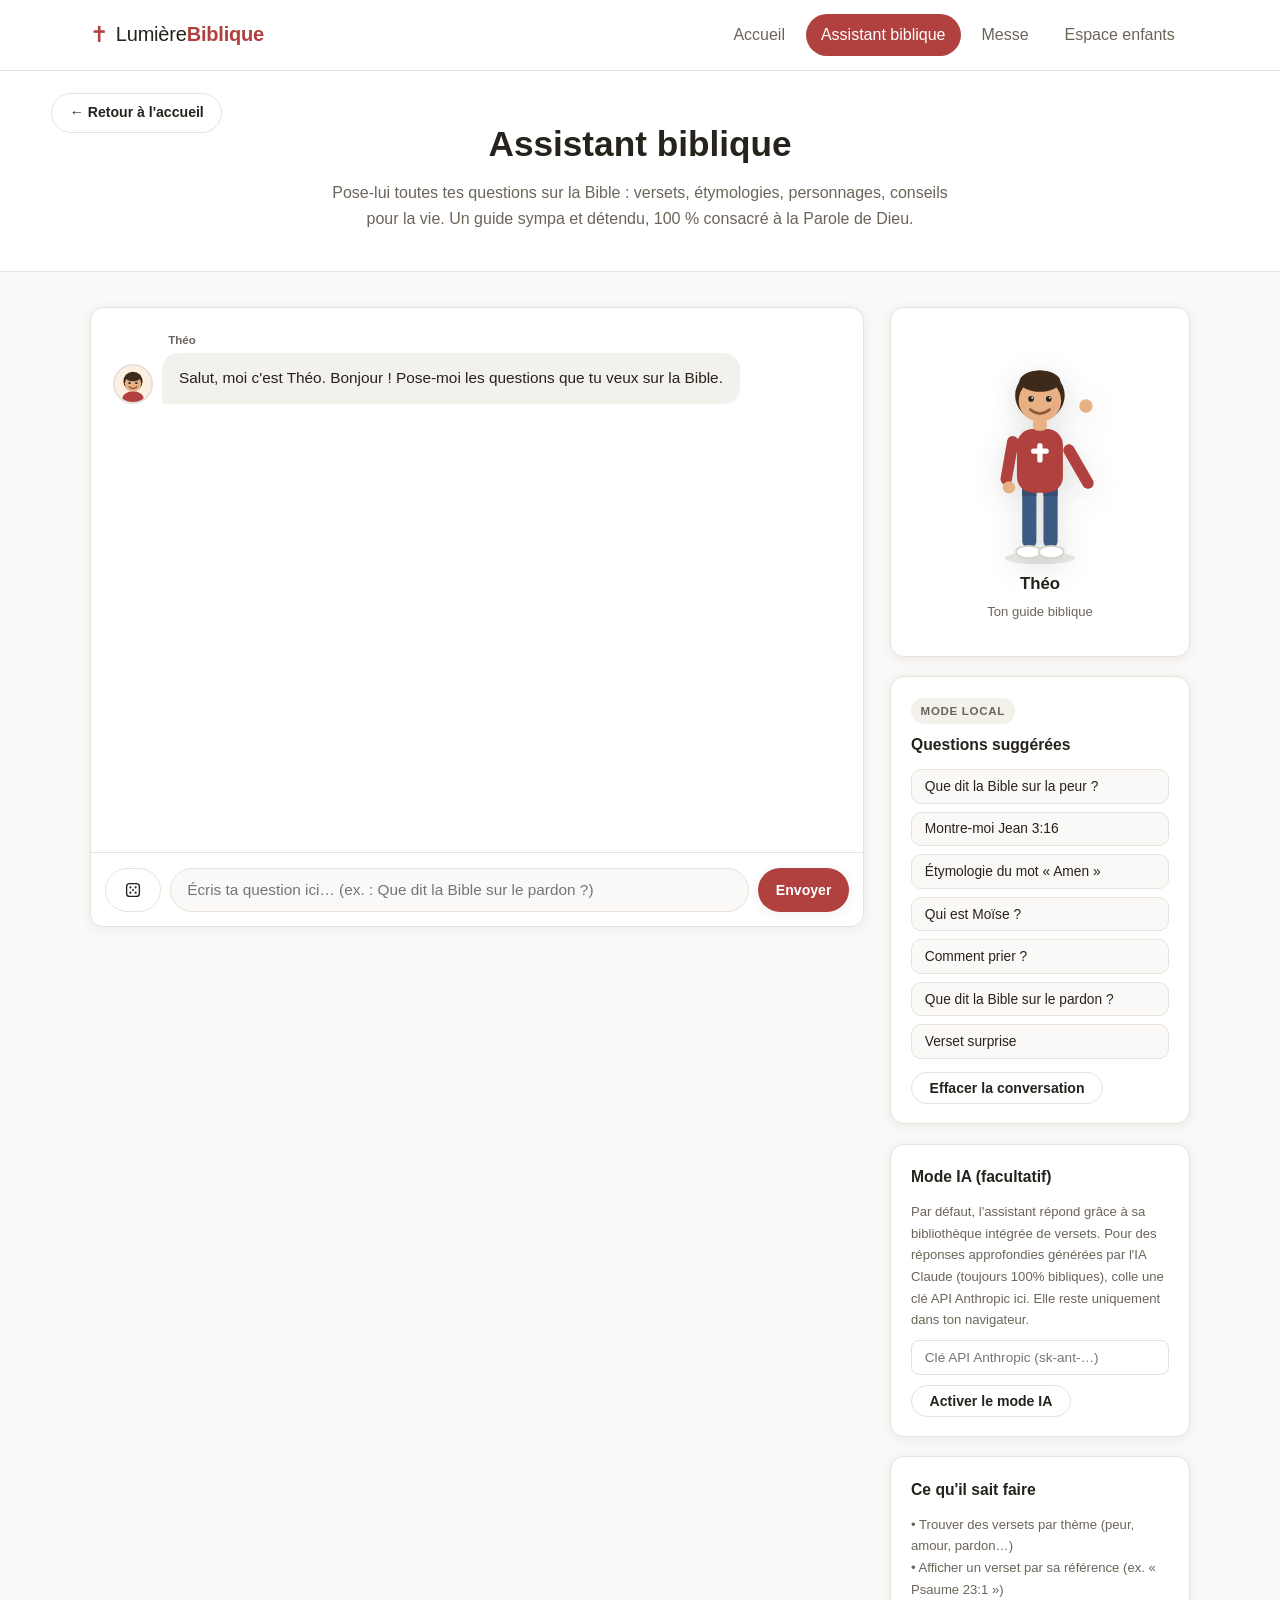
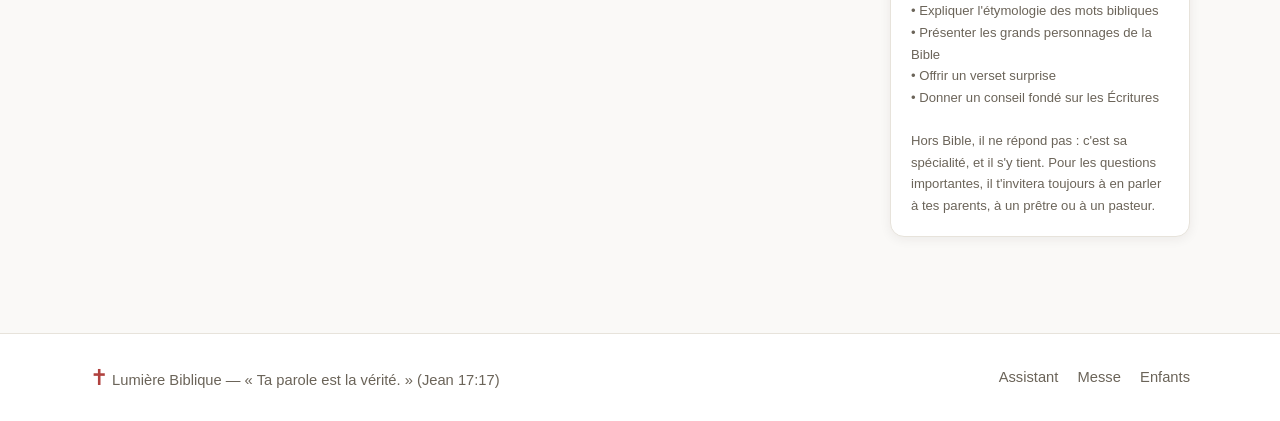
==== commit f5418a37: "Chatbot à un seul personnage (Théo), bouton retour, et ludothèque de jeux bibliques - Chatbot : un s" ====
--- a/chatbot.html
+++ b/chatbot.html
@@ -28,6 +28,7 @@
 
   <section class="page-head">
     <div class="container">
+      <a href="index.html" class="btn btn-secondary btn-small btn-retour">← Retour à l'accueil</a>
       <h1>Assistant biblique</h1>
       <p>Pose-lui toutes tes questions sur la Bible : versets, étymologies, personnages, conseils pour la vie. Un guide sympa et détendu, 100 % consacré à la Parole de Dieu.</p>
     </div>
@@ -50,12 +51,6 @@
         <div class="guide-figure" id="guideFigure"></div>
         <p class="guide-nom" id="guideNom"></p>
         <p class="guide-role" id="guideRole"></p>
-        <div class="avatar-choices">
-          <button class="avatar-choice" data-avatar="homme" title="Théo"></button>
-          <button class="avatar-choice" data-avatar="femme" title="Léa"></button>
-          <button class="avatar-choice" data-avatar="enfant" title="Sam"></button>
-        </div>
-        <p class="side-note" style="text-align:center;">Théo, Léa ou Sam : choisis qui t'accompagne.</p>
       </div>
 
       <div class="side-card">
--- a/css/style.css
+++ b/css/style.css
@@ -325,6 +325,16 @@
 .page-head h1 { font-size: clamp(1.6rem, 3vw, 2.2rem); margin-bottom: 0.4rem; }
 .page-head p { color: var(--encre-douce); max-width: 640px; margin: 0 auto; }
 
+.btn-retour {
+  position: absolute;
+  left: 4%;
+  top: 1.4rem;
+}
+.page-head { position: relative; }
+@media (max-width: 640px) {
+  .btn-retour { position: static; display: inline-block; margin-bottom: 1rem; }
+}
+
 /* ==========================================================
    Chatbot
    ========================================================== */
@@ -870,6 +880,159 @@
 
 /* Records du quiz */
 .niveau-record { display: block; margin-top: 0.4rem; font-size: 0.78rem; font-weight: 700; color: var(--or); }
+
+/* ---------- Ludothèque biblique ---------- */
+
+.jeux-grid {
+  display: grid;
+  grid-template-columns: repeat(auto-fit, minmax(220px, 1fr));
+  gap: 1.2rem;
+  margin-top: 2rem;
+}
+
+.jeu-card {
+  background: var(--blanc);
+  border: 2px solid var(--bordure);
+  border-radius: var(--rayon);
+  padding: 1.6rem 1.3rem;
+  text-align: center;
+  cursor: pointer;
+  font-family: var(--police);
+  transition: transform 0.15s, border-color 0.15s, box-shadow 0.15s;
+}
+.jeu-card:hover { transform: translateY(-4px); border-color: var(--accent); box-shadow: var(--ombre); }
+.jeu-card:focus-visible { outline: 2px solid var(--accent); outline-offset: 2px; }
+.jeu-icon { font-size: 2.4rem; margin-bottom: 0.5rem; }
+.jeu-card h3 { font-size: 1.08rem; margin-bottom: 0.3rem; }
+.jeu-card p { color: var(--encre-douce); font-size: 0.88rem; }
+
+.jeu-zone {
+  max-width: 640px;
+  margin: 2rem auto 0;
+  background: var(--blanc);
+  border: 1px solid var(--bordure);
+  border-radius: var(--rayon);
+  box-shadow: var(--ombre);
+  padding: 1.6rem;
+}
+.jeu-zone #jeuRetour { margin-bottom: 1.2rem; }
+
+.mini-jeu { text-align: center; }
+.jeu-progress { font-size: 0.85rem; font-weight: 600; color: var(--encre-douce); margin-bottom: 0.8rem; }
+.jeu-question { font-size: 1.2rem; margin-bottom: 1rem; }
+.jeu-consigne { color: var(--encre-douce); font-size: 0.92rem; margin-bottom: 1rem; }
+
+.jeu-boutons { display: flex; gap: 0.7rem; justify-content: center; flex-wrap: wrap; }
+.jeu-boutons-col { flex-direction: column; align-items: stretch; max-width: 340px; margin: 0 auto; }
+.jeu-boutons .btn { flex: 0 1 auto; }
+
+.jeu-indices { list-style: none; text-align: left; max-width: 400px; margin: 0 auto 1rem; }
+.jeu-indices li {
+  background: var(--fond);
+  border: 1px solid var(--bordure);
+  border-radius: 10px;
+  padding: 0.6rem 0.9rem;
+  margin-bottom: 0.5rem;
+  font-size: 0.95rem;
+}
+
+.jeu-verset {
+  font-family: var(--police-serif);
+  font-size: 1.05rem;
+  line-height: 1.7;
+  background: var(--fond);
+  border-left: 3px solid var(--or);
+  padding: 1rem 1.2rem;
+  border-radius: 8px;
+  text-align: left;
+  margin-bottom: 1.2rem;
+}
+.jeu-trou { color: var(--accent); font-weight: 700; }
+.jeu-ref { color: var(--encre-douce); font-size: 0.85rem; font-weight: 600; }
+
+.jeu-feedback {
+  margin-top: 1.1rem;
+  padding: 0.85rem 1.1rem;
+  border-radius: 12px;
+  font-size: 0.93rem;
+  display: none;
+}
+.jeu-feedback.show { display: block; }
+.jeu-feedback.ok { background: #e8f4ea; color: #205c2b; }
+.jeu-feedback.ko { background: #faeaea; color: #7c2b28; }
+.jeu-suivant { margin-top: 1.2rem; }
+
+.jeu-resultat { text-align: center; padding: 1rem 0; }
+.jeu-resultat-emoji { font-size: 3rem; margin-bottom: 0.6rem; }
+.jeu-resultat h3 { font-size: 1.3rem; margin-bottom: 0.4rem; }
+.jeu-resultat p { color: var(--encre-douce); margin-bottom: 1.3rem; }
+
+/* Jeu Création */
+.creation-ordre { display: flex; flex-direction: column; gap: 0.5rem; margin-bottom: 1rem; }
+.crea-slot {
+  background: #e8f4ea;
+  border: 1px solid #b8dcc0;
+  border-radius: 10px;
+  padding: 0.6rem 0.9rem;
+  text-align: left;
+  font-size: 0.95rem;
+  display: flex;
+  align-items: center;
+  gap: 0.6rem;
+}
+.crea-num {
+  width: 26px; height: 26px; flex: none;
+  border-radius: 50%;
+  background: #2f7a3d; color: #fff;
+  font-weight: 700; font-size: 0.85rem;
+  display: flex; align-items: center; justify-content: center;
+}
+.creation-choix { display: flex; flex-direction: column; gap: 0.5rem; }
+.crea-btn {
+  background: var(--fond);
+  border: 2px solid var(--bordure);
+  border-radius: 10px;
+  padding: 0.7rem 0.9rem;
+  text-align: left;
+  font-size: 0.95rem;
+  cursor: pointer;
+  font-family: var(--police);
+  color: var(--encre);
+  transition: border-color 0.15s, background 0.15s;
+}
+.crea-btn:hover { border-color: var(--accent); background: var(--blanc); }
+
+/* Jeu mot mystère */
+.mot-affiche {
+  font-size: 1.8rem;
+  font-weight: 700;
+  letter-spacing: 0.25em;
+  color: var(--accent);
+  margin: 1rem 0 0.6rem;
+  font-family: var(--police-serif);
+}
+.mot-vies { font-size: 1.2rem; margin-bottom: 1rem; letter-spacing: 0.15em; }
+.mot-clavier {
+  display: grid;
+  grid-template-columns: repeat(auto-fit, minmax(38px, 1fr));
+  gap: 0.35rem;
+  max-width: 420px;
+  margin: 0 auto;
+}
+.mot-touche {
+  aspect-ratio: 1;
+  border: 2px solid var(--bordure);
+  border-radius: 8px;
+  background: var(--fond);
+  font-weight: 700;
+  font-size: 1rem;
+  cursor: pointer;
+  font-family: var(--police);
+  color: var(--encre);
+  transition: border-color 0.15s, background 0.15s;
+}
+.mot-touche:hover:not(:disabled) { border-color: var(--accent); background: var(--blanc); }
+.mot-touche:disabled { opacity: 0.35; cursor: default; }
 
 /* ---------- Responsive ---------- */
 
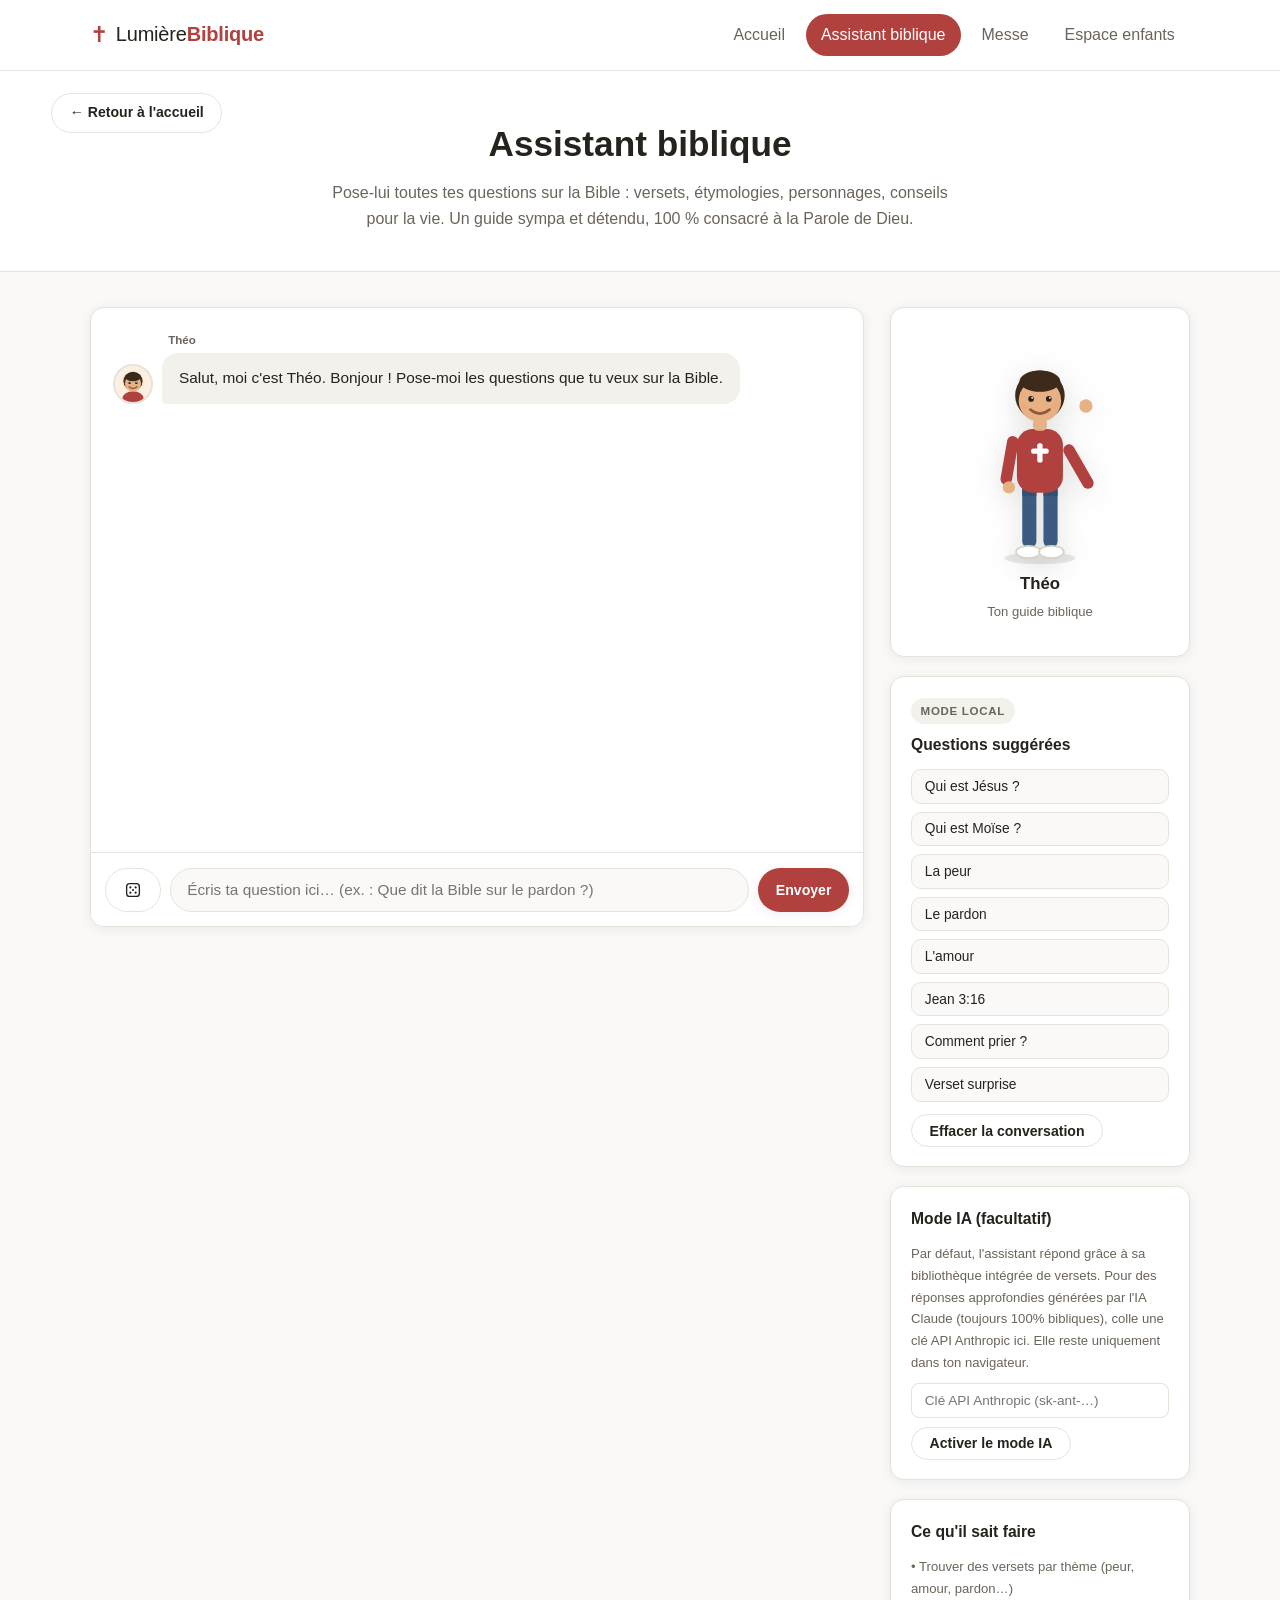
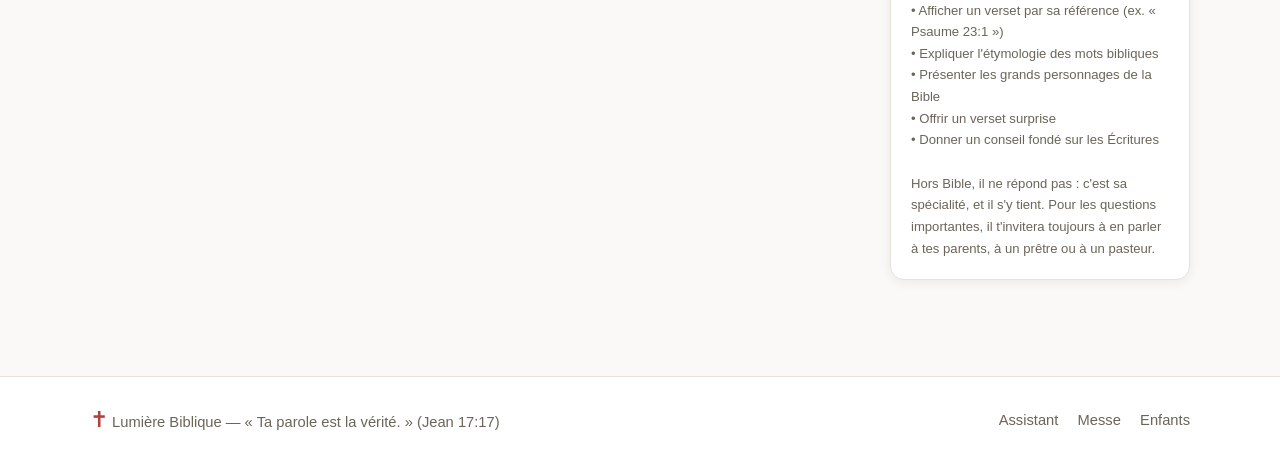
==== commit 61d6895d: "Questions suggérées plus courtes et simples - Boutons de suggestion raccourcis : « Qui est Jésus ? »" ====
--- a/chatbot.html
+++ b/chatbot.html
@@ -57,13 +57,14 @@
         <span class="mode-badge" id="modeBadge">Mode local</span>
         <h3>Questions suggérées</h3>
         <div class="suggestions">
-          <button class="suggestion-btn" data-q="Que dit la Bible sur la peur ?">Que dit la Bible sur la peur ?</button>
-          <button class="suggestion-btn" data-q="Montre-moi Jean 3:16">Montre-moi Jean 3:16</button>
-          <button class="suggestion-btn" data-q="Quelle est l'étymologie du mot Amen ?">Étymologie du mot « Amen »</button>
+          <button class="suggestion-btn" data-q="Qui est Jésus ?">Qui est Jésus ?</button>
           <button class="suggestion-btn" data-q="Qui est Moïse ?">Qui est Moïse ?</button>
+          <button class="suggestion-btn" data-q="La peur">La peur</button>
+          <button class="suggestion-btn" data-q="Le pardon">Le pardon</button>
+          <button class="suggestion-btn" data-q="L'amour">L'amour</button>
+          <button class="suggestion-btn" data-q="Jean 3:16">Jean 3:16</button>
           <button class="suggestion-btn" data-q="Comment prier ?">Comment prier ?</button>
-          <button class="suggestion-btn" data-q="Que dit la Bible sur le pardon ?">Que dit la Bible sur le pardon ?</button>
-          <button class="suggestion-btn" data-q="Verset surprise !">Verset surprise</button>
+          <button class="suggestion-btn" data-q="Verset surprise">Verset surprise</button>
         </div>
         <button class="btn btn-secondary btn-small" id="btnEffacer" style="margin-top:0.8rem;">Effacer la conversation</button>
       </div>
